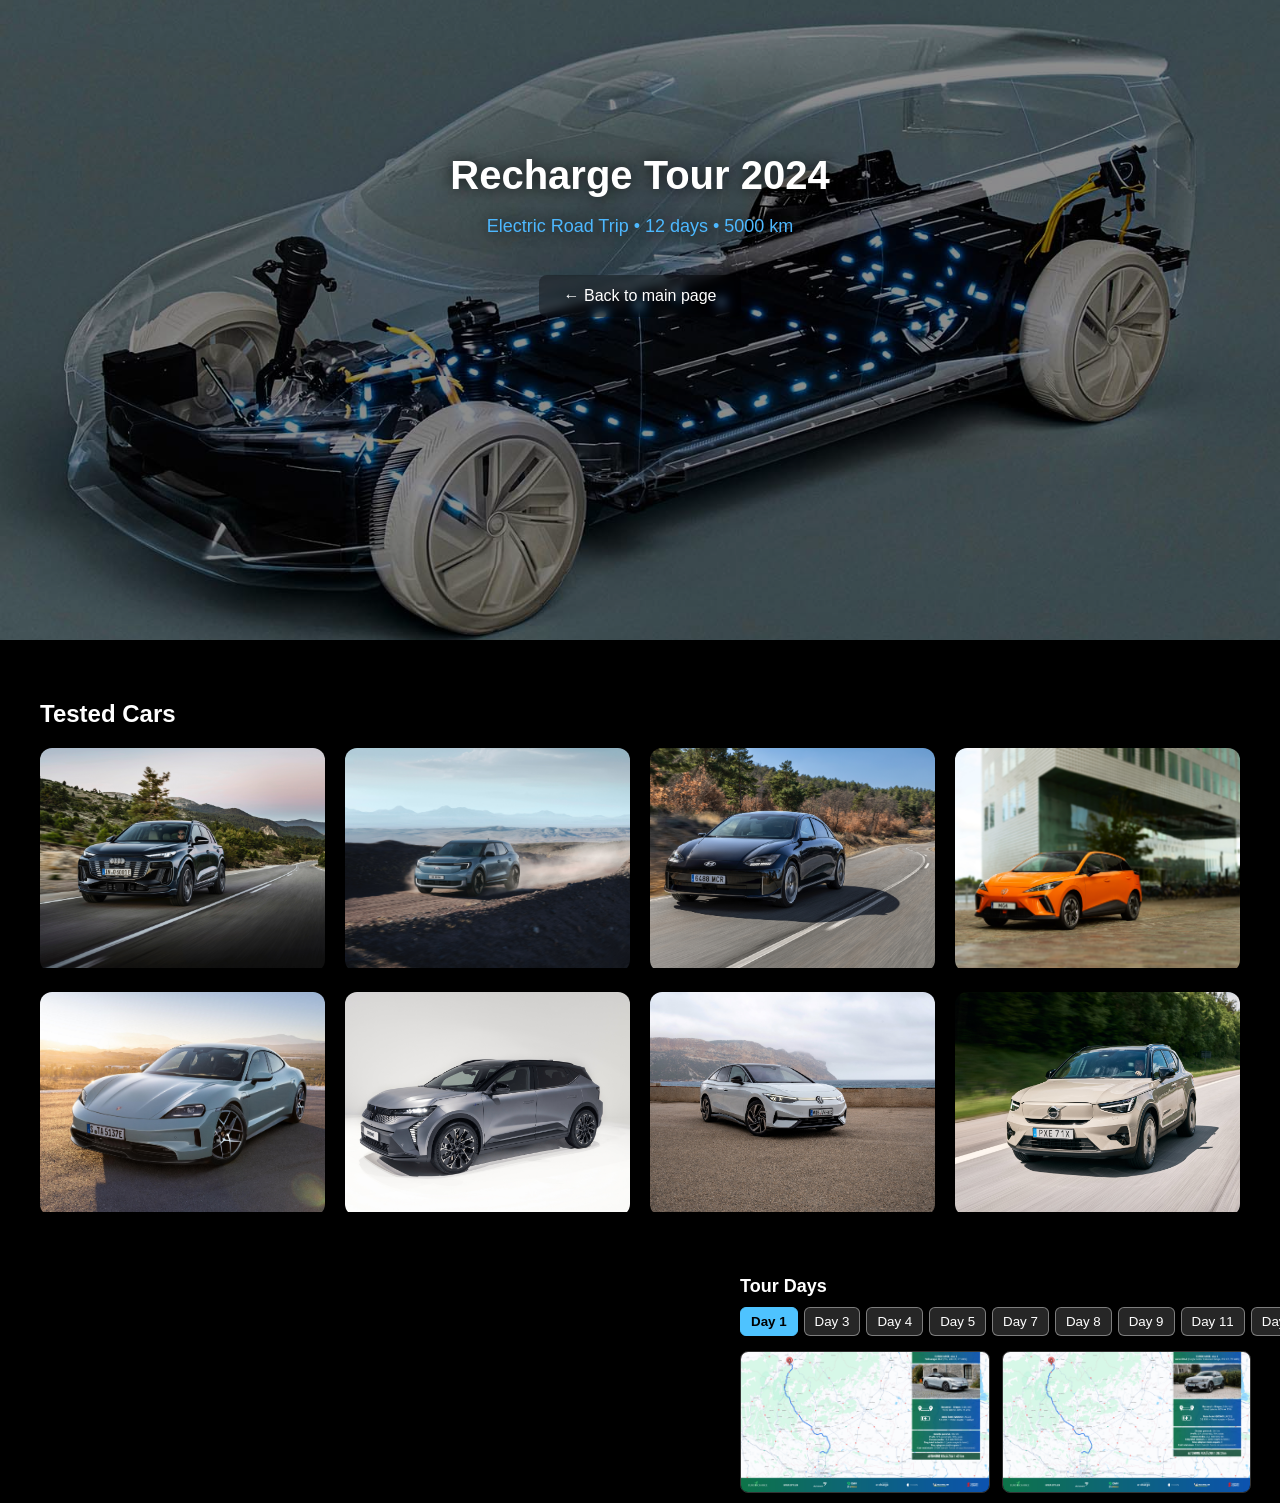
==== tour2024.html @ 2899d058 "Update print statement from 'Hello' to 'Goodbye'" ====
<!DOCTYPE html>
<html lang="en">
<head>
  <meta charset="UTF-8">
  <title>Recharge — Tour 2024</title>
  <link rel="stylesheet" href="style.css">
</head>

<body>

  <!-- HERO -->
  <section class="hero">
    <h1>Recharge Tour 2024</h1>
    <p>Electric Road Trip • 12 days • 5000 km</p>
    <a href="index.html" class="back-button">← Back to main page</a>
  </section>

  <!-- TESTED CARS -->
  <section class="cars">
    <h2>Tested Cars</h2>

    <div class="car-grid">

      <!-- 1. AUDI -->
      <div class="car-card" onclick="toggleDetails('audi-details')">
        <img src="tour2024/Audi.jpg" alt="Audi Q6 e-tron">
        <div class="overlay">
          <p>Audi Q6 e-tron</p>
        </div>
      </div>

      <!-- 2. FORD -->
      <div class="car-card" onclick="toggleDetails('ford-details')">
        <img src="tour2024/Ford.jpg" alt="Ford Explorer EV">
        <div class="overlay">
          <p>Ford Explorer EV</p>
        </div>
      </div>

      <!-- 3. HYUNDAI -->
      <div class="car-card" onclick="toggleDetails('hyundai-details')">
        <img src="tour2024/Hyundai.jpg" alt="Hyundai Ioniq 6">
        <div class="overlay">
          <p>Hyundai Ioniq 6</p>
        </div>
      </div>

      <!-- 4. MG -->
      <div class="car-card" onclick="toggleDetails('mg-details')">
        <img src="tour2024/MG.jpg" alt="MG 4">
        <div class="overlay">
          <p>MG 4</p>
        </div>
      </div>

      <!-- 5. PORSCHE -->
      <div class="car-card" onclick="toggleDetails('porsche-details')">
        <img src="tour2024/Porsche.jpg" alt="Porsche Taycan facelift">
        <div class="overlay">
          <p>Porsche Taycan facelift</p>
        </div>
      </div>

      <!-- 6. RENAULT -->
      <div class="car-card" onclick="toggleDetails('renault-details')">
        <img src="tour2024/Renault.jpg" alt="Renault Scenic">
        <div class="overlay">
          <p>Renault Scenic</p>
        </div>
      </div>

      <!-- 7. VW -->
      <div class="car-card" onclick="toggleDetails('vw-details')">
        <img src="tour2024/VW.jpg" alt="Volkswagen ID.7">
        <div class="overlay">
          <p>Volkswagen ID.7</p>
        </div>
      </div>

      <!-- 8. VOLVO -->
      <div class="car-card" onclick="toggleDetails('volvo-details')">
        <img src="tour2024/Volvo.jpg" alt="Volvo EX40">
        <div class="overlay">
          <p>Volvo EX40</p>
        </div>
      </div>

    </div> <!-- END GRID -->
  </section>

  <!-- 2-COLUMN LAYOUT (TECHNICAL DETAILS + TOUR DAYS) -->
  <div class="details-days-wrapper">

    <!-- LEFT COLUMN: CAR SPECIFICATIONS -->
    <div class="details-column">

      <!-- 1. AUDI Q6 e-tron -->
      <div id="audi-details" class="details-section">
        <h3>Audi Q6 e-tron</h3>
        <p class="car-subtitle">BEV 100KWH ADVANCED AUTO QUATTRO</p>
        <div class="spec-table">
          <div class="spec-category">Powertrain</div>
          <div class="row"><span class="label">Powertrain type</span><span class="value">Electric (BEV)</span></div>
          <div class="row"><span class="label">Main energy source</span><span class="value">Electric</span></div>
          <div class="row"><span class="label">System maximum power</span><span class="value highlight">462 HP</span></div>
          <div class="row"><span class="label">System maximum torque</span><span class="value">–</span></div>

          <div class="spec-category">Transmission</div>
          <div class="row"><span class="label">Transmission type</span><span class="value">Automatic (1-speed)</span></div>
          <div class="row"><span class="label">Drivetrain</span><span class="value">4x4</span></div>

          <div class="spec-category">Electric Motor</div>
          <div class="row"><span class="label">Number of electric motors</span><span class="value">2</span></div>
          <div class="row"><span class="label">Electric max power</span><span class="value">462 HP</span></div>

          <div class="spec-category">Battery</div>
          <div class="row"><span class="label">Gross capacity</span><span class="value highlight">100.00 kWh</span></div>
          <div class="row"><span class="label">Max AC charging power</span><span class="value">11.0 kW</span></div>

          <div class="spec-category">Performance & Consumption</div>
          <div class="row"><span class="label">Acceleration 0-100 km/h</span><span class="value">5.1 s</span></div>
          <div class="row"><span class="label">Top speed</span><span class="value">210 km/h</span></div>
          <div class="row"><span class="label">Energy consumption (WLTP)</span><span class="value">16.8 kWh/100 km</span></div>
          <div class="row"><span class="label">Range (WLTP)</span><span class="value">626 km</span></div>

          <div class="spec-category">Dimensions & Weight</div>
          <div class="row"><span class="label">Length / Width / Height</span><span class="value">4771 / 1952 / 1685 mm</span></div>
          <div class="row"><span class="label">Wheelbase</span><span class="value">2896 mm</span></div>
          <div class="row"><span class="label">Boot capacity</span><span class="value">526 liters</span></div>
          <div class="row"><span class="label">Curb weight</span><span class="value">2463 kg</span></div>

          <div class="spec-category">Safety & Price</div>
          <div class="row"><span class="label">Safety rating</span><span class="value">5 stars</span></div>
          <div class="row"><span class="label">Base model price</span><span class="value">€72,421</span></div>
          <div class="row"><span class="label">Tested car price</span><span class="value">€104,655</span></div>
        </div>
      </div>

      <!-- 2. FORD Explorer EV -->
      <div id="ford-details" class="details-section">
        <h3>Ford Explorer EV</h3>
        <p class="car-subtitle">BEV 84KWH 286HP PREMIUM RWD</p>
        <div class="spec-table">
          <div class="spec-category">Powertrain</div>
          <div class="row"><span class="label">Powertrain type</span><span class="value">Electric (BEV)</span></div>
          <div class="row"><span class="label">Main energy source</span><span class="value">Electric</span></div>
          <div class="row"><span class="label">System maximum power</span><span class="value highlight">286 HP</span></div>
          <div class="row"><span class="label">System maximum torque</span><span class="value">545 Nm</span></div>

          <div class="spec-category">Transmission</div>
          <div class="row"><span class="label">Transmission type</span><span class="value">Automatic (1-speed)</span></div>
          <div class="row"><span class="label">Drivetrain</span><span class="value">RWD</span></div>

          <div class="spec-category">Electric Motor</div>
          <div class="row"><span class="label">Number of electric motors</span><span class="value">1</span></div>
          <div class="row"><span class="label">Electric power / torque</span><span class="value">286 HP / 545 Nm</span></div>

          <div class="spec-category">Battery</div>
          <div class="row"><span class="label">Gross capacity</span><span class="value highlight">84.00 kWh</span></div>
          <div class="row"><span class="label">Max AC charging power</span><span class="value">11.0 kW</span></div>

          <div class="spec-category">Performance & Consumption</div>
          <div class="row"><span class="label">Acceleration 0-100 km/h</span><span class="value">6.4 s</span></div>
          <div class="row"><span class="label">Top speed</span><span class="value">180 km/h</span></div>
          <div class="row"><span class="label">Energy consumption (WLTP)</span><span class="value">15.8 kWh/100 km</span></div>
          <div class="row"><span class="label">Range (WLTP)</span><span class="value">564 km</span></div>

          <div class="spec-category">Dimensions & Weight</div>
          <div class="row"><span class="label">Length / Width / Height</span><span class="value">4468 / 1872 / 1632 mm</span></div>
          <div class="row"><span class="label">Wheelbase</span><span class="value">2767 mm</span></div>
          <div class="row"><span class="label">Boot capacity (normal / folded)</span><span class="value">532 / 1460 liters</span></div>
          <div class="row"><span class="label">Curb weight</span><span class="value">2132 kg</span></div>

          <div class="spec-category">Safety & Price</div>
          <div class="row"><span class="label">Safety rating</span><span class="value">5 stars</span></div>
          <div class="row"><span class="label">Base model price</span><span class="value">€44,600</span></div>
        </div>
      </div>

      <!-- 3. HYUNDAI Ioniq 6 -->
      <div id="hyundai-details" class="details-section">
        <h3>Hyundai Ioniq 6</h3>
        <p class="car-subtitle">BEV 84KWH 229HP PREMIUM AUTO</p>
        <div class="spec-table">
          <div class="spec-category">Powertrain</div>
          <div class="row"><span class="label">Powertrain type</span><span class="value">Electric (BEV)</span></div>
          <div class="row"><span class="label">Main energy source</span><span class="value">Electric</span></div>
          <div class="row"><span class="label">System maximum power</span><span class="value highlight">229 HP</span></div>
          <div class="row"><span class="label">System maximum torque</span><span class="value">350 Nm</span></div>

          <div class="spec-category">Transmission</div>
          <div class="row"><span class="label">Transmission type</span><span class="value">Automatic (1-speed)</span></div>
          <div class="row"><span class="label">Drivetrain</span><span class="value">RWD</span></div>

          <div class="spec-category">Electric Motor</div>
          <div class="row"><span class="label">Number of electric motors</span><span class="value">1</span></div>
          <div class="row"><span class="label">Electric power / torque</span><span class="value">229 HP / 350 Nm</span></div>

          <div class="spec-category">Battery</div>
          <div class="row"><span class="label">Gross capacity</span><span class="value highlight">84.00 kWh</span></div>
          <div class="row"><span class="label">Max AC charging power</span><span class="value">10.5 kW</span></div>

          <div class="spec-category">Performance & Consumption</div>
          <div class="row"><span class="label">Acceleration 0-100 km/h</span><span class="value">7.4 s</span></div>
          <div class="row"><span class="label">Top speed</span><span class="value">185 km/h</span></div>
          <div class="row"><span class="label">Energy consumption (WLTP)</span><span class="value">13.5 kWh/100 km</span></div>
          <div class="row"><span class="label">Range (WLTP)</span><span class="value">680 km</span></div>

          <div class="spec-category">Dimensions & Weight</div>
          <div class="row"><span class="label">Length / Width / Height</span><span class="value">4925 / 1880 / 1495 mm</span></div>
          <div class="row"><span class="label">Wheelbase</span><span class="value">2950 mm</span></div>
          <div class="row"><span class="label">Boot capacity</span><span class="value">401 liters</span></div>
          <div class="row"><span class="label">Curb weight</span><span class="value">1956 kg</span></div>

          <div class="spec-category">Safety & Price</div>
          <div class="row"><span class="label">Safety rating</span><span class="value">5 stars</span></div>
          <div class="row"><span class="label">Base model price</span><span class="value">€45,363</span></div>
          <div class="row"><span class="label">Tested car price</span><span class="value">€45,363</span></div>
        </div>
      </div>

      <!-- 4. MG 4 -->
      <div id="mg-details" class="details-section">
        <h3>MG 4</h3>
        <p class="car-subtitle">BEV 77KWH EXCLUSIVE LONG RANGE</p>
        <div class="spec-table">
          <div class="spec-category">Powertrain</div>
          <div class="row"><span class="label">Powertrain type</span><span class="value">Electric (BEV)</span></div>
          <div class="row"><span class="label">Main energy source</span><span class="value">Electric</span></div>
          <div class="row"><span class="label">System maximum power</span><span class="value highlight">245 HP</span></div>
          <div class="row"><span class="label">System maximum torque</span><span class="value">350 Nm</span></div>

          <div class="spec-category">Transmission</div>
          <div class="row"><span class="label">Transmission type</span><span class="value">Automatic (1-speed)</span></div>
          <div class="row"><span class="label">Drivetrain</span><span class="value">RWD</span></div>

          <div class="spec-category">Electric Motor</div>
          <div class="row"><span class="label">Number of electric motors</span><span class="value">1</span></div>
          <div class="row"><span class="label">Electric power / torque</span><span class="value">245 HP / 350 Nm</span></div>

          <div class="spec-category">Battery</div>
          <div class="row"><span class="label">Gross capacity</span><span class="value highlight">77.00 kWh</span></div>
          <div class="row"><span class="label">Max AC charging power</span><span class="value">11.0 kW</span></div>

          <div class="spec-category">Performance & Consumption</div>
          <div class="row"><span class="label">Acceleration 0-100 km/h</span><span class="value">6.5 s</span></div>
          <div class="row"><span class="label">Top speed</span><span class="value">180 km/h</span></div>
          <div class="row"><span class="label">Energy consumption (WLTP)</span><span class="value">16.5 kWh/100 km</span></div>
          <div class="row"><span class="label">Range (WLTP)</span><span class="value">520 km</span></div>

          <div class="spec-category">Dimensions & Weight</div>
          <div class="row"><span class="label">Length / Width / Height</span><span class="value">4287 / 1836 / 1516 mm</span></div>
          <div class="row"><span class="label">Wheelbase</span><span class="value">2705 mm</span></div>
          <div class="row"><span class="label">Boot capacity (normal / folded)</span><span class="value">350 / 1165 liters</span></div>
          <div class="row"><span class="label">Curb weight</span><span class="value">1751 kg</span></div>

          <div class="spec-category">Safety & Price</div>
          <div class="row"><span class="label">Safety rating</span><span class="value">5 stars</span></div>
          <div class="row"><span class="label">Base model price</span><span class="value">€41,910</span></div>
        </div>
      </div>

      <!-- 5. PORSCHE Taycan facelift -->
      <div id="porsche-details" class="details-section">
        <h3>Porsche Taycan facelift</h3>
        <p class="car-subtitle">BEV 89KWH AUTO</p>
        <div class="spec-table">
          <div class="spec-category">Powertrain</div>
          <div class="row"><span class="label">Powertrain type</span><span class="value">Electric (BEV)</span></div>
          <div class="row"><span class="label">Main energy source</span><span class="value">Electric</span></div>
          <div class="row"><span class="label">System maximum power</span><span class="value highlight">408 HP</span></div>
          <div class="row"><span class="label">System maximum torque</span><span class="value">410 Nm</span></div>

          <div class="spec-category">Transmission</div>
          <div class="row"><span class="label">Transmission type</span><span class="value">Automatic (2-speed)</span></div>
          <div class="row"><span class="label">Drivetrain</span><span class="value">RWD</span></div>

          <div class="spec-category">Electric Motor</div>
          <div class="row"><span class="label">Number of electric motors</span><span class="value">1</span></div>
          <div class="row"><span class="label">Electric power / torque</span><span class="value">408 HP / 410 Nm</span></div>

          <div class="spec-category">Battery</div>
          <div class="row"><span class="label">Gross capacity</span><span class="value highlight">89.00 kWh</span></div>
          <div class="row"><span class="label">Max AC charging power</span><span class="value">11.0 kW</span></div>

          <div class="spec-category">Performance & Consumption</div>
          <div class="row"><span class="label">Acceleration 0-100 km/h</span><span class="value">4.8 s</span></div>
          <div class="row"><span class="label">Top speed</span><span class="value">230 km/h</span></div>
          <div class="row"><span class="label">Energy consumption (WLTP)</span><span class="value">16.7 kWh/100 km</span></div>
          <div class="row"><span class="label">Range (WLTP)</span><span class="value">592 km</span></div>

          <div class="spec-category">Dimensions & Weight</div>
          <div class="row"><span class="label">Length / Width / Height</span><span class="value">4963 / 1966 / 1379 mm</span></div>
          <div class="row"><span class="label">Wheelbase</span><span class="value">2900 mm</span></div>
          <div class="row"><span class="label">Boot capacity</span><span class="value">407 liters</span></div>
          <div class="row"><span class="label">Curb weight</span><span class="value">2165 kg</span></div>

          <div class="spec-category">Safety & Price</div>
          <div class="row"><span class="label">Safety rating</span><span class="value">Not tested</span></div>
          <div class="row"><span class="label">Base model price</span><span class="value">€112,250</span></div>
          <div class="row"><span class="label">Tested car price</span><span class="value">€141,513</span></div>
        </div>
      </div>

      <!-- 6. RENAULT Scenic -->
      <div id="renault-details" class="details-section">
        <h3>Renault Scenic</h3>
        <p class="car-subtitle">BEV 92KWH 220 ESPRIT ALPINE EXTENDED</p>
        <div class="spec-table">
          <div class="spec-category">Powertrain</div>
          <div class="row"><span class="label">Powertrain type</span><span class="value">Electric (BEV)</span></div>
          <div class="row"><span class="label">Main energy source</span><span class="value">Electric</span></div>
          <div class="row"><span class="label">System maximum power</span><span class="value highlight">218 HP</span></div>
          <div class="row"><span class="label">System maximum torque</span><span class="value">300 Nm</span></div>

          <div class="spec-category">Transmission</div>
          <div class="row"><span class="label">Transmission type</span><span class="value">Automatic (1-speed)</span></div>
          <div class="row"><span class="label">Drivetrain</span><span class="value">FWD</span></div>

          <div class="spec-category">Electric Motor</div>
          <div class="row"><span class="label">Number of electric motors</span><span class="value">1</span></div>
          <div class="row"><span class="label">Electric power / torque</span><span class="value">218 HP / 300 Nm</span></div>

          <div class="spec-category">Battery</div>
          <div class="row"><span class="label">Gross capacity</span><span class="value highlight">92.00 kWh</span></div>
          <div class="row"><span class="label">Max AC charging power</span><span class="value">11.0 kW</span></div>

          <div class="spec-category">Performance & Consumption</div>
          <div class="row"><span class="label">Acceleration 0-100 km/h</span><span class="value">7.9 s</span></div>
          <div class="row"><span class="label">Top speed</span><span class="value">170 km/h</span></div>
          <div class="row"><span class="label">Energy consumption (WLTP)</span><span class="value">16.8 kWh/100 km</span></div>
          <div class="row"><span class="label">Range (WLTP)</span><span class="value">625 km</span></div>

          <div class="spec-category">Dimensions & Weight</div>
          <div class="row"><span class="label">Length / Width / Height</span><span class="value">4470 / 1864 / 1572 mm</span></div>
          <div class="row"><span class="label">Wheelbase</span><span class="value">2785 mm</span></div>
          <div class="row"><span class="label">Boot capacity (normal / folded)</span><span class="value">545 / 1449 liters</span></div>
          <div class="row"><span class="label">Curb weight</span><span class="value">1863 kg</span></div>

          <div class="spec-category">Safety & Price</div>
          <div class="row"><span class="label">Safety rating</span><span class="value">Not tested</span></div>
          <div class="row"><span class="label">Base model price</span><span class="value">€48,450</span></div>
          <div class="row"><span class="label">Tested car price</span><span class="value">€52,305</span></div>
        </div>
      </div>

      <!-- 7. VOLKSWAGEN ID.7 -->
      <div id="vw-details" class="details-section">
        <h3>Volkswagen ID.7</h3>
        <p class="car-subtitle">BEV 82KWH PRO AUTO</p>
        <div class="spec-table">
          <div class="spec-category">Powertrain</div>
          <div class="row"><span class="label">Powertrain type</span><span class="value">Electric (BEV)</span></div>
          <div class="row"><span class="label">Main energy source</span><span class="value">Electric</span></div>
          <div class="row"><span class="label">System maximum power</span><span class="value highlight">286 HP</span></div>
          <div class="row"><span class="label">System maximum torque</span><span class="value">545 Nm</span></div>

          <div class="spec-category">Transmission</div>
          <div class="row"><span class="label">Transmission type</span><span class="value">Automatic (1-speed)</span></div>
          <div class="row"><span class="label">Drivetrain</span><span class="value">RWD</span></div>

          <div class="spec-category">Electric Motor</div>
          <div class="row"><span class="label">Number of electric motors</span><span class="value">1</span></div>
          <div class="row"><span class="label">Electric power / torque</span><span class="value">286 HP / 545 Nm</span></div>

          <div class="spec-category">Battery</div>
          <div class="row"><span class="label">Gross capacity</span><span class="value highlight">82.00 kWh</span></div>
          <div class="row"><span class="label">Max AC charging power</span><span class="value">11.0 kW</span></div>

          <div class="spec-category">Performance & Consumption</div>
          <div class="row"><span class="label">Acceleration 0-100 km/h</span><span class="value">6.5 s</span></div>
          <div class="row"><span class="label">Top speed</span><span class="value">180 km/h</span></div>
          <div class="row"><span class="label">Energy consumption (WLTP)</span><span class="value">14.6 kWh/100 km</span></div>
          <div class="row"><span class="label">Range (WLTP)</span><span class="value">598 km</span></div>

          <div class="spec-category">Dimensions & Weight</div>
          <div class="row"><span class="label">Length / Width / Height</span><span class="value">4961 / 1862 / 1534 mm</span></div>
          <div class="row"><span class="label">Wheelbase</span><span class="value">2971 mm</span></div>
          <div class="row"><span class="label">Boot capacity (normal / folded)</span><span class="value">532 / 1586 liters</span></div>
          <div class="row"><span class="label">Curb weight</span><span class="value">2193 kg</span></div>

          <div class="spec-category">Safety & Price</div>
          <div class="row"><span class="label">Safety rating</span><span class="value">5 stars</span></div>
          <div class="row"><span class="label">Base model price</span><span class="value">€53,650</span></div>
        </div>
      </div>

      <!-- 8. VOLVO EX40 -->
      <div id="volvo-details" class="details-section">
        <h3>Volvo EX40</h3>
        <p class="car-subtitle">BEV 82KWH EXTENDED RANGE PLUS AUTO</p>
        <div class="spec-table">
          <div class="spec-category">Powertrain</div>
          <div class="row"><span class="label">Powertrain type</span><span class="value">Electric (BEV)</span></div>
          <div class="row"><span class="label">Main energy source</span><span class="value">Electric</span></div>
          <div class="row"><span class="label">System maximum power</span><span class="value highlight">252 HP</span></div>
          <div class="row"><span class="label">System maximum torque</span><span class="value">420 Nm</span></div>

          <div class="spec-category">Transmission</div>
          <div class="row"><span class="label">Transmission type</span><span class="value">Automatic (1-speed)</span></div>
          <div class="row"><span class="label">Drivetrain</span><span class="value">RWD</span></div>

          <div class="spec-category">Electric Motor</div>
          <div class="row"><span class="label">Number of electric motors</span><span class="value">1</span></div>
          <div class="row"><span class="label">Electric power / torque</span><span class="value">252 HP / 420 Nm</span></div>

          <div class="spec-category">Battery</div>
          <div class="row"><span class="label">Gross capacity</span><span class="value highlight">82.00 kWh</span></div>
          <div class="row"><span class="label">Max AC charging power</span><span class="value">11.0 kW</span></div>

          <div class="spec-category">Performance & Consumption</div>
          <div class="row"><span class="label">Acceleration 0-100 km/h</span><span class="value">7.3 s</span></div>
          <div class="row"><span class="label">Top speed</span><span class="value">180 km/h</span></div>
          <div class="row"><span class="label">Energy consumption (WLTP)</span><span class="value">16.7 kWh/100 km</span></div>
          <div class="row"><span class="label">Range (WLTP)</span><span class="value">571 km</span></div>

          <div class="spec-category">Dimensions & Weight</div>
          <div class="row"><span class="label">Length / Width / Height</span><span class="value">4440 / 1873 / 1651 mm</span></div>
          <div class="row"><span class="label">Wheelbase</span><span class="value">2702 mm</span></div>
          <div class="row"><span class="label">Boot capacity (normal / folded)</span><span class="value">410 / 1400 liters</span></div>
          <div class="row"><span class="label">Curb weight</span><span class="value">2075 kg</span></div>

          <div class="spec-category">Safety & Price</div>
          <div class="row"><span class="label">Safety rating</span><span class="value">Not tested</span></div>
          <div class="row"><span class="label">Base model price</span><span class="value">€56,400</span></div>
          <div class="row"><span class="label">Tested car price</span><span class="value">N/A</span></div>
        </div>
      </div>

    </div> <!-- END DETAILS COLUMN -->

    <!-- RIGHT COLUMN: TOUR DAYS & INFOGRAPHICS GALLERY -->
    <div class="days-column">
      <div class="tour-days">Tour Days</div>

      <!-- 12 Days Bar -->
      <div class="day-tours-bar">
        <button onclick="showDayInfographics(1, this)">Day 1</button>
        <button onclick="showDayInfographics(3, this)">Day 3</button>
        <button onclick="showDayInfographics(4, this)">Day 4</button>
        <button onclick="showDayInfographics(5, this)">Day 5</button>
        <button onclick="showDayInfographics(7, this)">Day 7</button>
        <button onclick="showDayInfographics(8, this)">Day 8</button>
        <button onclick="showDayInfographics(9, this)">Day 9</button>
        <button onclick="showDayInfographics(11, this)">Day 11</button>
        <button onclick="showDayInfographics(12, this)">Day 12</button>
        <button onclick="showDayInfographics(13, this)">Day 13</button>
        <button onclick="showDayInfographics(15, this)">Day 15</button>
        <button onclick="showDayInfographics(16, this)">Day 16</button>
      </div>

      <!-- HORIZONTAL INFOGRAPHICS CONTAINER -->
      <div id="infographics-gallery" class="infographics-container"></div>
    </div>

  </div> <!-- END WRAPPER -->

  <!-- LIGHTBOX / MODAL -->
  <div id="imageModal" class="modal">
    <span class="close-modal" onclick="closeModal()">&times;</span>
    <button class="modal-nav prev-btn" onclick="changeImage(-1)">&#10094;</button>
    <img class="modal-content" id="expandedImg" alt="Expanded Infographic">
    <button class="modal-nav next-btn" onclick="changeImage(1)">&#10095;</button>
  </div>

  <!-- JAVASCRIPT -->
  <script>
    const carBrands = ['Audi', 'Ford', 'Hyundai', 'MG', 'Porsche', 'Renault', 'VW', 'Volvo'];
    const activeDays = [1, 3, 4, 5, 7, 8, 9, 11, 12, 13, 15, 16];
    
    const carBrandMap = {
      'audi-details': 'Audi',
      'ford-details': 'Ford',
      'hyundai-details': 'Hyundai',
      'mg-details': 'MG',
      'porsche-details': 'Porsche',
      'renault-details': 'Renault',
      'vw-details': 'VW',
      'volvo-details': 'Volvo'
    };

    let currentDay = 1;
    let selectedBrand = null;
    let currentInfographics = [];
    let currentIndex = 0;

    function toggleDetails(id) {
      document.querySelectorAll('.details-section')
        .forEach(section => section.style.display = 'none');
      
      const target = document.getElementById(id);
      if (target) {
        target.style.display = 'block';
      }

      document.querySelectorAll('.day-tours-bar button')
        .forEach(btn => btn.classList.remove('active'));

      selectedBrand = carBrandMap[id];
      renderInfographics();
    }

    function showDayInfographics(dayNumber, button) {
      currentDay = dayNumber;
      selectedBrand = null;

      if (button) {
        document.querySelectorAll('.day-tours-bar button')
          .forEach(btn => btn.classList.remove('active'));
        button.classList.add('active');
      }

      renderInfographics();
    }

    function renderInfographics() {
      const gallery = document.getElementById('infographics-gallery');
      gallery.innerHTML = '';
      currentInfographics = [];

      if (selectedBrand) {
        // PER BRAND (All 12 Active Days)
        activeDays.forEach((day) => {
          const basePath = `tour2024/Day${day}/${selectedBrand}${day}`;
          addImageToGalleryWithFallback(gallery, basePath, `${selectedBrand} - Day ${day}`);
        });
      } else {
        // PER DAY (All 8 Cars)
        carBrands.forEach((brand) => {
          const basePath = `tour2024/Day${currentDay}/${brand}${currentDay}`;
          addImageToGalleryWithFallback(gallery, basePath, `${brand} - Day ${currentDay}`);
        });
      }
    }

    function addImageToGalleryWithFallback(gallery, basePath, altText) {
      const extensions = ['.jpg', '.jpeg', '.png', '.webp'];
      let extIndex = 0;

      const img = document.createElement('img');
      img.alt = altText;
      img.title = altText;

      const imgIndex = currentInfographics.length;
      currentInfographics.push(''); // Reserve space in array

      function tryNextExtension() {
        if (extIndex < extensions.length) {
          const currentSrc = basePath + extensions[extIndex];
          extIndex++;
          img.src = currentSrc;
          currentInfographics[imgIndex] = currentSrc;
        } else {
          img.style.display = 'none';
        }
      }

      img.onerror = tryNextExtension;

      img.onclick = function() {
        openModal(imgIndex, this.src);
      };

      gallery.appendChild(img);
      tryNextExtension();
    }

    function openModal(index, activeSrc) {
      if (currentInfographics.length === 0) return;
      currentIndex = index;
      const modal = document.getElementById('imageModal');
      const expandedImg = document.getElementById('expandedImg');
      
      modal.style.display = 'flex';
      expandedImg.src = activeSrc || currentInfographics[currentIndex];
    }

    function closeModal() {
      document.getElementById('imageModal').style.display = 'none';
    }

    function changeImage(direction) {
      if (currentInfographics.length === 0) return;
      currentIndex += direction;
      
      if (currentIndex < 0) {
        currentIndex = currentInfographics.length - 1;
      } else if (currentIndex >= currentInfographics.length) {
        currentIndex = 0;
      }

      document.getElementById('expandedImg').src = currentInfographics[currentIndex];
    }

    // Keyboard Navigation
    document.addEventListener('keydown', function(event) {
      const modal = document.getElementById('imageModal');
      if (modal && modal.style.display === 'flex') {
        if (event.key === 'ArrowLeft') changeImage(-1);
        else if (event.key === 'ArrowRight') changeImage(1);
        else if (event.key === 'Escape') closeModal();
      }
    });

    // Close Modal on Background Click
    document.getElementById('imageModal').addEventListener('click', function(event) {
      if (event.target === this) closeModal();
    });

    document.addEventListener('DOMContentLoaded', () => {
      const firstButton = document.querySelector('.day-tours-bar button');
      showDayInfographics(1, firstButton);
    });
  </script>
</body>
</html>
---- style.css ----
body {
  margin: 0;
  font-family: Arial, sans-serif;
  background: black;
}

/* HERO */
.hero {
  position: relative;
  text-align: center;
  padding: 120px 20px;
  background: url("images/hero-electric-car.jpg");
  background-size: cover;
  background-position: center;
  background-repeat: no-repeat;
  min-height: 400px;
  color: white;
  text-shadow: 0 0 15px rgba(0,0,0,0.8);
}

.hero::before {
  content: "";
  position: absolute;
  inset: 0;
  background: rgba(0,0,0,0.45);
}

.hero * {
  position: relative;
  z-index: 2;
}

.hero h1 {
  font-size: 40px;
  margin-bottom: 10px;
}

.hero p {
  color: #4db8ff;
  font-size: 18px;
}

.buttons a {
  margin: 10px;
  padding: 12px 25px;
  background: black;
  color: white;
  text-decoration: none;
  border-radius: 8px;
}

/* OVERVIEW */
.overview {
  display: grid;
  grid-template-columns: repeat(auto-fit, minmax(250px, 1fr));
  gap: 20px;
  padding: 40px;
}

.card {
  background: white;
  padding: 20px;
  border-radius: 12px;
  box-shadow: 0 2px 10px rgba(0,0,0,0.1);
}

.card a {
  display: inline-block;
  margin-top: 10px;
  padding: 10px 20px;
  background: black;
  color: white;
  text-decoration: none;
  border-radius: 8px;
}

/* CARS */
.cars {
  padding: 40px;
}

.cars h2 {
  color: white;
}

.car-grid {
  display: grid;
  grid-template-columns: repeat(auto-fit, minmax(280px, 1fr));
  gap: 20px;
}

.car-card {
  position: relative;
  border-radius: 12px;
  overflow: hidden;
  box-shadow: 0 2px 10px rgba(0,0,0,0.1);
  cursor: pointer;
}

.car-card img {
  width: 100%;
  height: 220px;
  object-fit: cover;
}

.overlay {
  position: absolute;
  inset: 0;
  background: rgba(0,0,0,0.6);
  color: white;
  opacity: 0;
  padding: 20px;
  display: flex;
  flex-direction: column;
  justify-content: flex-end;
  transition: 0.3s;
}

.car-card:hover .overlay {
  opacity: 1;
}

.overlay a {
  margin-top: 10px;
  background: white;
  color: black;
  padding: 10px 20px;
  border-radius: 8px;
  text-decoration: none;
}

.details-section {
  display: none;
  background: rgba(0,0,0,0.5);
  padding: 20px;
  margin-bottom: 20px;
  border-radius: 10px;
  color: white;
}

.infogrid {
  display: flex;
  gap: 15px;
  margin: 15px 0;
}

.infogrid img {
  width: 200px;
  border-radius: 8px;
  border: 2px solid #4db8ff;
}

.back-button {
  display: inline-block;
  margin-top: 20px;
  padding: 12px 25px;
  background: rgba(0, 0, 0, 0.35); /* transparent black */
  color: white;
  text-decoration: none;
  border-radius: 8px;
  font-size: 16px;
  backdrop-filter: blur(4px); /* glass effect */
  transition: 0.3s;
}

.back-button:hover {
  background: rgba(0, 0, 0, 0.55);
  transform: scale(1.05);
}

/* SPEC TABLE */
.spec-table {
  margin-top: 20px;
  width: 100% !important;
}

.spec-table .row {
  display: flex;
  justify-content: space-between;
  padding: 10px 0;
  border-bottom: 1px solid rgba(255,255,255,0.15);
}

.spec-table .label {
  font-weight: 600;
  color: #ffffff;
}

.spec-table .value {
  color: #cce6ff;
  font-weight: 500;
  text-align: right;
  min-width: 150px;
}

/* Category headers */
.spec-category {
  margin-top: 25px;
  margin-bottom: 10px;
  font-size: 20px;
  font-weight: 700;
  color: #ffffff;
  border-bottom: 2px solid rgba(255,255,255,0.15);
  padding-bottom: 6px;
}

/* Highlight important values */
.value.highlight {
  color: #4ec3ff; /* electric blue */
  font-weight: 700;
}

/* ALINIERE COMPACTA DETALII + TOUR DAYS */
.details-days-wrapper {
  display: flex !important;
  justify-content: flex-start !important;
  align-items: flex-start !important;
  gap: 20px !important;
  margin-top: 20px;
  padding: 0 40px;
  width: 100%;
  box-sizing: border-box;
}

/* Detalii tehnice - Marit la 680px pentru a acoperi complet primele doua imagini */
.details-column {
  flex: 0 0 680px !important;
  width: 680px !important;
  max-width: 680px !important;
  padding-right: 0 !important;
}

/* Coloana dreapta (Tour Days) */
.days-column {
  flex: 1 !important;
  display: flex;
  flex-direction: column;
  justify-content: flex-start;
}

/* Titlul Tour Days */
.tour-days {
  background: transparent;
  padding: 0;
  margin: 0;
  color: white;
  font-size: 18px;
  font-weight: 700;
}

/* Bara cu zile pe un singur rand orizontal */
.day-tours-bar {
  display: flex !important;
  flex-wrap: nowrap !important;
  gap: 6px !important;
  margin-top: 10px;
  width: auto !important;
  max-width: none !important;
}

/* Butoanele Day 1–10 */
.day-tours-bar button {
  background: rgba(255,255,255,0.15);
  border: 1px solid rgba(255,255,255,0.4);
  color: white;
  padding: 6px 10px;
  border-radius: 6px;
  cursor: pointer;
  white-space: nowrap !important;
  transition: 0.25s;
}

.day-tours-bar button:hover {
  background: rgba(255,255,255,0.35);
}

.day-tours-bar button.active {
  background: #4ec3ff;
  color: black;
  font-weight: bold;
  border-color: #4ec3ff;
}

/* GALERIE ORIZONTALĂ INFOGRAFICE */
.infographics-container {
  display: flex !important;
  flex-direction: row !important;
  gap: 12px;
  margin-top: 15px;
  overflow-x: auto;
  padding-bottom: 10px;
}

.infographics-container img {
  height: 140px;
  width: auto;
  border-radius: 8px;
  cursor: pointer;
  border: 1px solid rgba(255, 255, 255, 0.2);
  transition: transform 0.2s ease, border-color 0.2s ease;
}

.infographics-container img:hover {
  transform: scale(1.05);
  border-color: #4ec3ff;
}

/* MODAL / LIGHTBOX (POP-UP IMAGINI) */
.modal {
  display: none; 
  position: fixed; 
  z-index: 9999; 
  inset: 0;
  background-color: rgba(0, 0, 0, 0.9);
  justify-content: center;
  align-items: center;
}

.modal-content {
  max-width: 90%;
  max-height: 90vh;
  border-radius: 8px;
  box-shadow: 0 0 25px rgba(0, 0, 0, 0.9);
  object-fit: contain;
}

.close-modal {
  position: absolute;
  top: 20px;
  right: 35px;
  color: #fff;
  font-size: 40px;
  font-weight: bold;
  cursor: pointer;
  z-index: 10002;
  transition: color 0.2s ease;
}

.close-modal:hover {
  color: #4ec3ff;
}

/* STILURI SĂGEȚI MODAL / LIGHTBOX */
.modal-nav {
  position: absolute;
  top: 50%;
  transform: translateY(-50%);
  background: rgba(0, 0, 0, 0.6);
  color: #ffffff;
  border: 2px solid rgba(255, 255, 255, 0.4);
  font-size: 32px;
  padding: 12px 20px;
  cursor: pointer;
  border-radius: 50%;
  transition: all 0.25s ease;
  user-select: none;
  z-index: 10001;
}

.modal-nav:hover {
  background: #4ec3ff;
  color: #000000;
  border-color: #4ec3ff;
}

.prev-btn {
  left: 25px;
}

.next-btn {
  right: 25px;
}
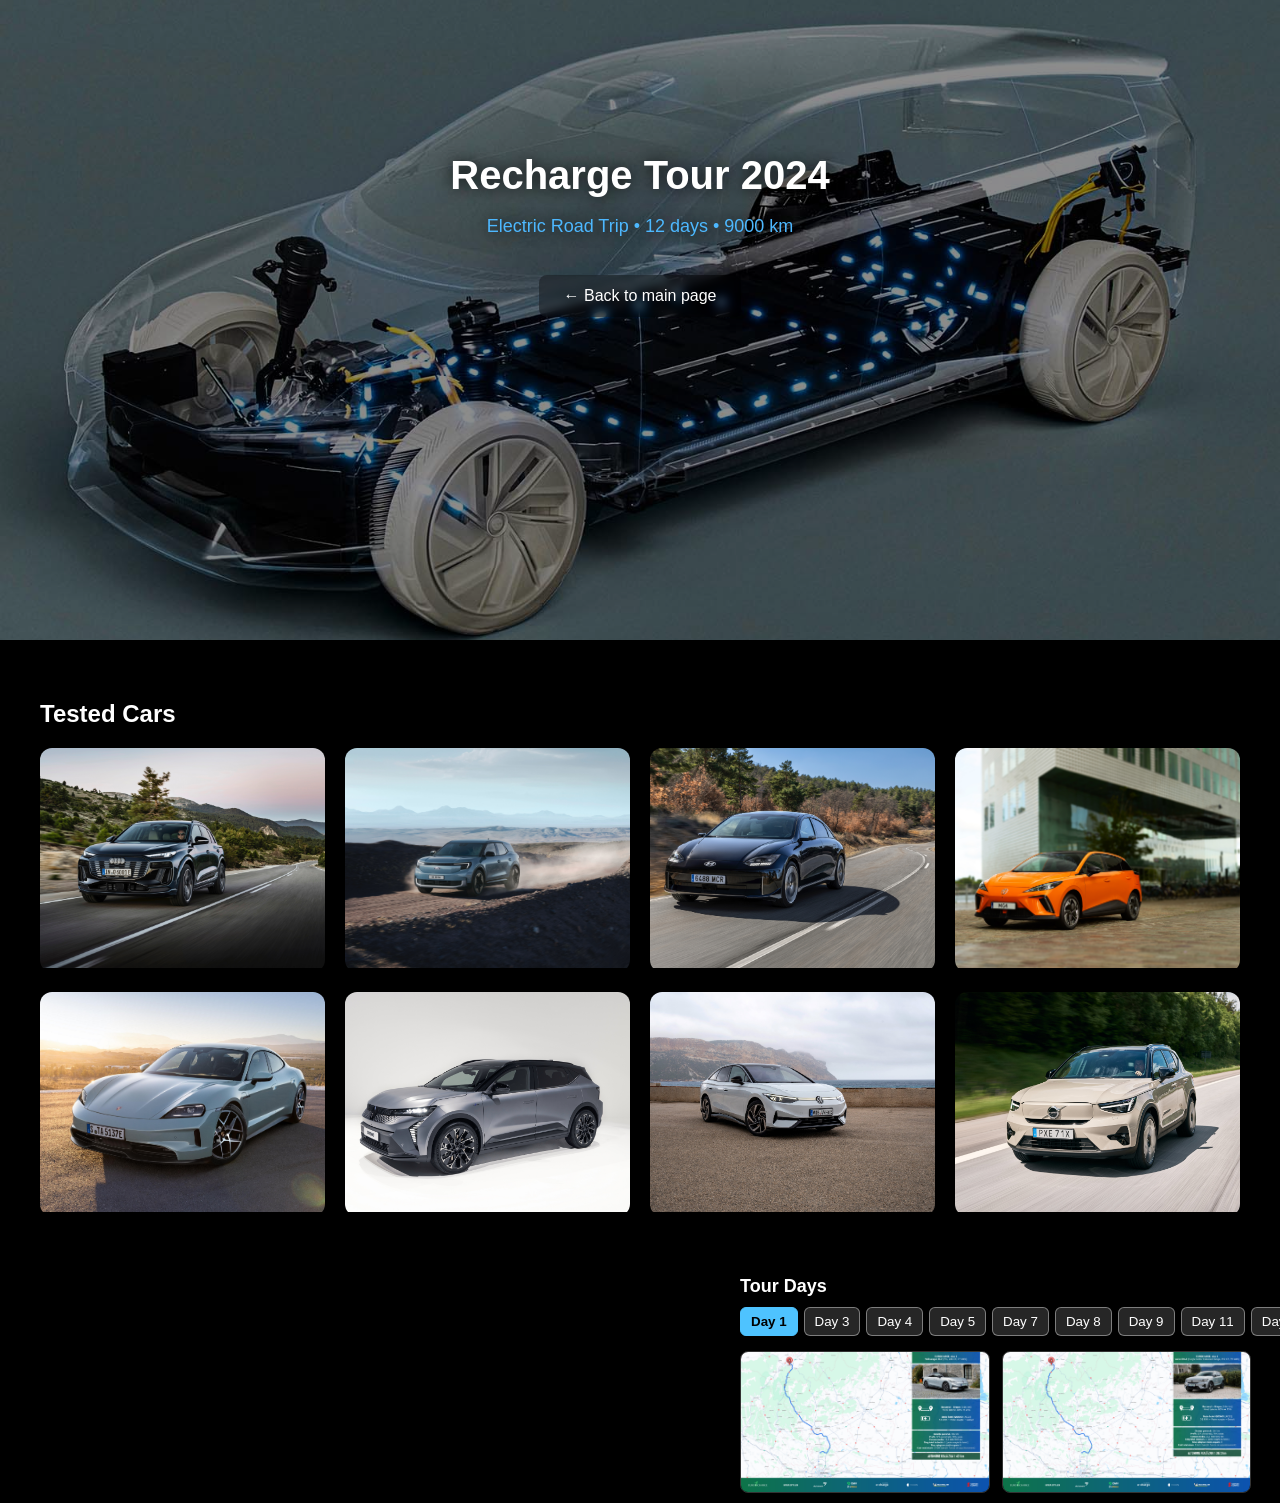
==== commit 83988b86: "Update tour distance from 5000 km to 9000 km" ====
--- a/tour2024.html
+++ b/tour2024.html
@@ -11,7 +11,7 @@
   <!-- HERO -->
   <section class="hero">
     <h1>Recharge Tour 2024</h1>
-    <p>Electric Road Trip • 12 days • 5000 km</p>
+    <p>Electric Road Trip • 12 days • 9000 km</p>
     <a href="index.html" class="back-button">← Back to main page</a>
   </section>
 
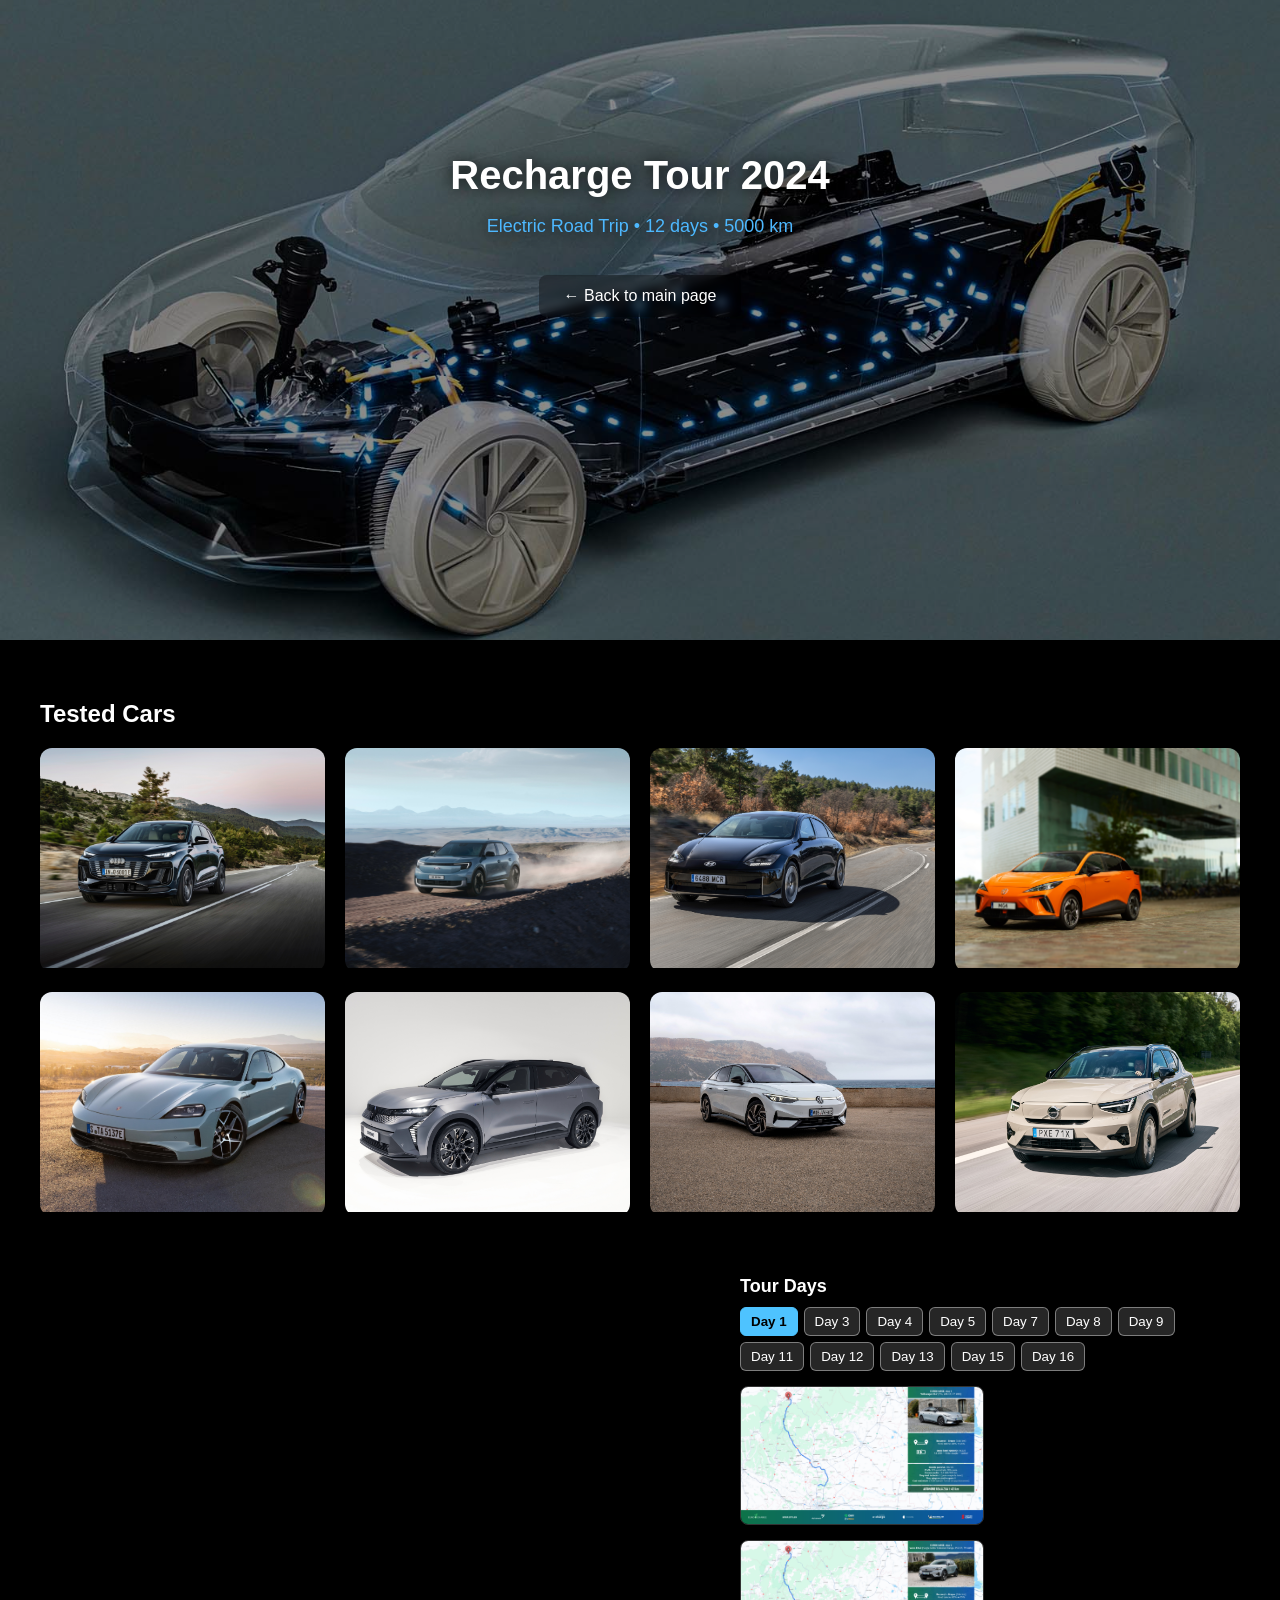
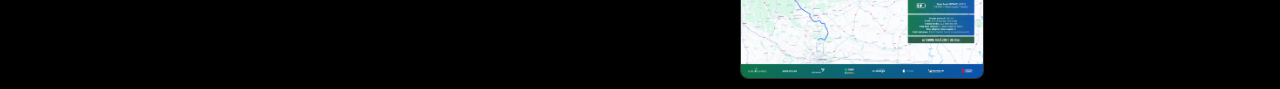
==== commit 6e15c8c7: "Update tour details and improve infographics layout" ====
--- a/tour2024.html
+++ b/tour2024.html
@@ -11,7 +11,7 @@
   <!-- HERO -->
   <section class="hero">
     <h1>Recharge Tour 2024</h1>
-    <p>Electric Road Trip • 12 days • 9000 km</p>
+    <p>Electric Road Trip • 12 days • 5000 km</p>
     <a href="index.html" class="back-button">← Back to main page</a>
   </section>
 
@@ -449,8 +449,8 @@
         <button onclick="showDayInfographics(16, this)">Day 16</button>
       </div>
 
-      <!-- HORIZONTAL INFOGRAPHICS CONTAINER -->
-      <div id="infographics-gallery" class="infographics-container"></div>
+      <!-- INFOGRAPHICS CONTAINER -->
+      <div id="infographics-gallery" class="infographics-container grid-layout"></div>
     </div>
 
   </div> <!-- END WRAPPER -->
@@ -519,13 +519,11 @@
       currentInfographics = [];
 
       if (selectedBrand) {
-        // PER BRAND (All 12 Active Days)
         activeDays.forEach((day) => {
           const basePath = `tour2024/Day${day}/${selectedBrand}${day}`;
           addImageToGalleryWithFallback(gallery, basePath, `${selectedBrand} - Day ${day}`);
         });
       } else {
-        // PER DAY (All 8 Cars)
         carBrands.forEach((brand) => {
           const basePath = `tour2024/Day${currentDay}/${brand}${currentDay}`;
           addImageToGalleryWithFallback(gallery, basePath, `${brand} - Day ${currentDay}`);
@@ -542,7 +540,7 @@
       img.title = altText;
 
       const imgIndex = currentInfographics.length;
-      currentInfographics.push(''); // Reserve space in array
+      currentInfographics.push('');
 
       function tryNextExtension() {
         if (extIndex < extensions.length) {
@@ -592,7 +590,6 @@
       document.getElementById('expandedImg').src = currentInfographics[currentIndex];
     }
 
-    // Keyboard Navigation
     document.addEventListener('keydown', function(event) {
       const modal = document.getElementById('imageModal');
       if (modal && modal.style.display === 'flex') {
@@ -602,7 +599,6 @@
       }
     });
 
-    // Close Modal on Background Click
     document.getElementById('imageModal').addEventListener('click', function(event) {
       if (event.target === this) closeModal();
     });
--- a/style.css
+++ b/style.css
@@ -154,12 +154,12 @@
   display: inline-block;
   margin-top: 20px;
   padding: 12px 25px;
-  background: rgba(0, 0, 0, 0.35); /* transparent black */
+  background: rgba(0, 0, 0, 0.35);
   color: white;
   text-decoration: none;
   border-radius: 8px;
   font-size: 16px;
-  backdrop-filter: blur(4px); /* glass effect */
+  backdrop-filter: blur(4px);
   transition: 0.3s;
 }
 
@@ -206,7 +206,7 @@
 
 /* Highlight important values */
 .value.highlight {
-  color: #4ec3ff; /* electric blue */
+  color: #4ec3ff;
   font-weight: 700;
 }
 
@@ -220,9 +220,10 @@
   padding: 0 40px;
   width: 100%;
   box-sizing: border-box;
-}
-
-/* Detalii tehnice - Marit la 680px pentru a acoperi complet primele doua imagini */
+  overflow-x: hidden;
+}
+
+/* Detalii tehnice */
 .details-column {
   flex: 0 0 680px !important;
   width: 680px !important;
@@ -233,6 +234,7 @@
 /* Coloana dreapta (Tour Days) */
 .days-column {
   flex: 1 !important;
+  min-width: 0; /* Previne overflow-ul orizontal pe flex items */
   display: flex;
   flex-direction: column;
   justify-content: flex-start;
@@ -248,17 +250,16 @@
   font-weight: 700;
 }
 
-/* Bara cu zile pe un singur rand orizontal */
+/* Bara cu zile */
 .day-tours-bar {
   display: flex !important;
-  flex-wrap: nowrap !important;
+  flex-wrap: wrap !important;
   gap: 6px !important;
   margin-top: 10px;
-  width: auto !important;
-  max-width: none !important;
-}
-
-/* Butoanele Day 1–10 */
+  width: 100% !important;
+}
+
+/* Butoanele Day */
 .day-tours-bar button {
   background: rgba(255,255,255,0.15);
   border: 1px solid rgba(255,255,255,0.4);
@@ -281,10 +282,10 @@
   border-color: #4ec3ff;
 }
 
-/* GALERIE ORIZONTALĂ INFOGRAFICE */
+/* GALERIE ORIZONTALĂ INFOGRAFICE (PENTRU TOUR 2025/2026) */
 .infographics-container {
-  display: flex !important;
-  flex-direction: row !important;
+  display: flex;
+  flex-direction: row;
   gap: 12px;
   margin-top: 15px;
   overflow-x: auto;
@@ -303,6 +304,22 @@
 .infographics-container img:hover {
   transform: scale(1.05);
   border-color: #4ec3ff;
+}
+
+/* GALERIE PENTRU TOUR 2024 (WRAP PE RÂNDURI NOU, FĂRĂ SCROLL ORIZONTAL) */
+.infographics-container.grid-layout {
+  display: flex !important;
+  flex-wrap: wrap !important;
+  overflow-x: visible !important;
+  gap: 15px !important;
+  width: 100% !important;
+}
+
+.infographics-container.grid-layout img {
+  width: calc(50% - 8px) !important;
+  height: auto !important;
+  max-height: 280px !important;
+  object-fit: contain !important;
 }
 
 /* MODAL / LIGHTBOX (POP-UP IMAGINI) */
